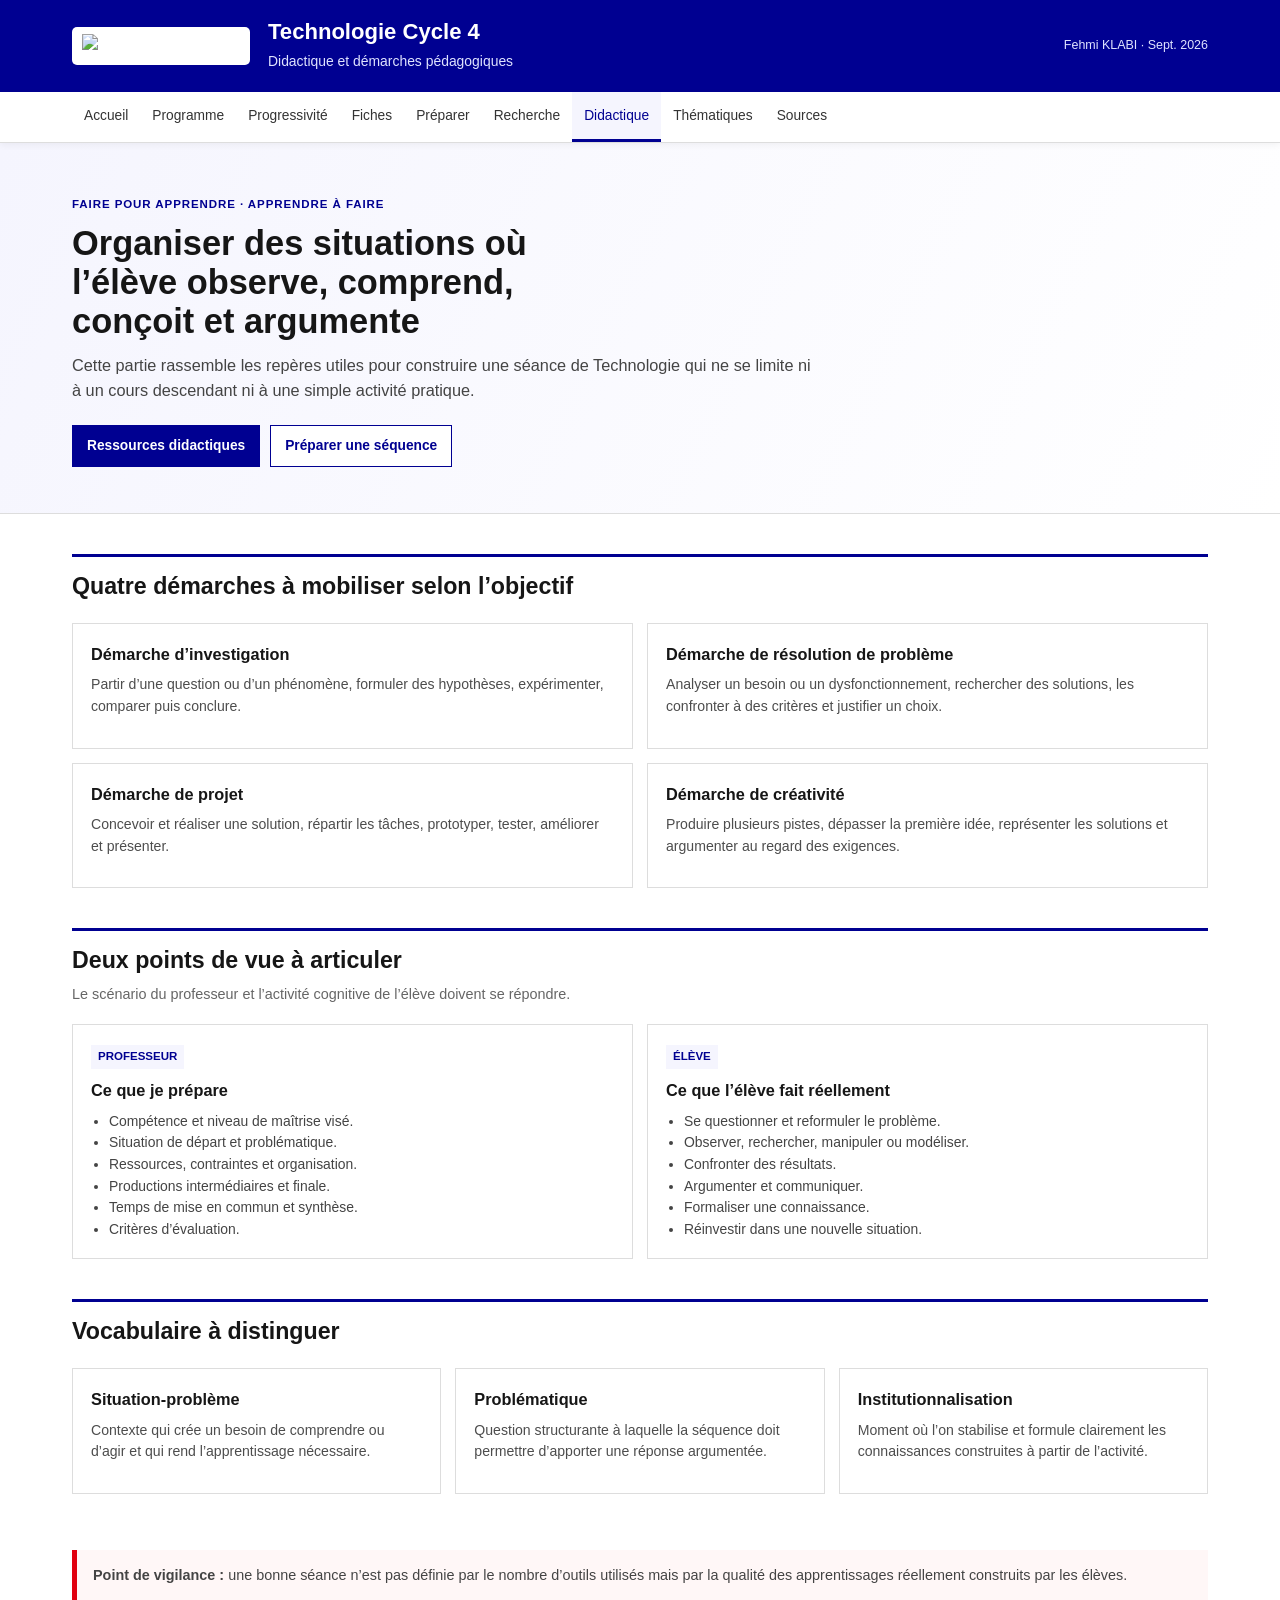
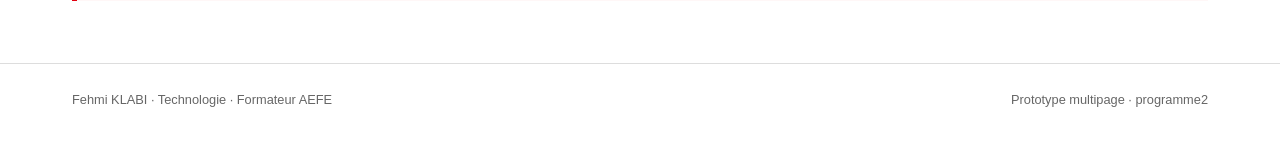
==== didactique.html @ e2b64e93 "Ajouter la page Didactique" ====
<!doctype html><html lang="fr"><head><meta charset="utf-8"><meta name="viewport" content="width=device-width,initial-scale=1"><title>Didactique | Technologie Cycle 4</title><link rel="stylesheet" href="style.css"></head><body><header><div class="wrap head"><div class="brand"><img class="aefe" src="https://xseorkly.github.io/programme/assets/logo-aefe-officiel.png" alt="AEFE"><div class="identity"><h1>Technologie Cycle 4</h1><p>Didactique et démarches pédagogiques</p></div></div><div class="date">Fehmi KLABI · Sept. 2026</div></div></header><nav><div class="wrap"><a href="index.html">Accueil</a><a href="programme.html">Programme</a><a href="progressivite.html">Progressivité</a><a href="fiches.html">Fiches</a><a href="preparer.html">Préparer</a><a href="ressources.html">Recherche</a><a class="active" href="didactique.html">Didactique</a><a href="thematiques.html">Thématiques</a><a href="sources.html">Sources</a></div></nav><section class="hero"><div class="wrap"><span class="eyebrow">Faire pour apprendre · apprendre à faire</span><h2>Organiser des situations où l’élève observe, comprend, conçoit et argumente</h2><p>Cette partie rassemble les repères utiles pour construire une séance de Technologie qui ne se limite ni à un cours descendant ni à une simple activité pratique.</p><div class="hero-actions"><a class="btn primary" href="ressources.html?q=démarches pédagogiques">Ressources didactiques</a><a class="btn" href="preparer.html">Préparer une séquence</a></div></div></section><main><div class="wrap"><section class="section"><div class="section-title"><h2>Quatre démarches à mobiliser selon l’objectif</h2></div><div class="grid2"><div class="card"><h3>Démarche d’investigation</h3><p>Partir d’une question ou d’un phénomène, formuler des hypothèses, expérimenter, comparer puis conclure.</p></div><div class="card"><h3>Démarche de résolution de problème</h3><p>Analyser un besoin ou un dysfonctionnement, rechercher des solutions, les confronter à des critères et justifier un choix.</p></div><div class="card"><h3>Démarche de projet</h3><p>Concevoir et réaliser une solution, répartir les tâches, prototyper, tester, améliorer et présenter.</p></div><div class="card"><h3>Démarche de créativité</h3><p>Produire plusieurs pistes, dépasser la première idée, représenter les solutions et argumenter au regard des exigences.</p></div></div></section><section class="section"><div class="section-title"><h2>Deux points de vue à articuler</h2><p>Le scénario du professeur et l’activité cognitive de l’élève doivent se répondre.</p></div><div class="grid2"><div class="card"><span class="code">PROFESSEUR</span><h3>Ce que je prépare</h3><ul><li>Compétence et niveau de maîtrise visé.</li><li>Situation de départ et problématique.</li><li>Ressources, contraintes et organisation.</li><li>Productions intermédiaires et finale.</li><li>Temps de mise en commun et synthèse.</li><li>Critères d’évaluation.</li></ul></div><div class="card"><span class="code">ÉLÈVE</span><h3>Ce que l’élève fait réellement</h3><ul><li>Se questionner et reformuler le problème.</li><li>Observer, rechercher, manipuler ou modéliser.</li><li>Confronter des résultats.</li><li>Argumenter et communiquer.</li><li>Formaliser une connaissance.</li><li>Réinvestir dans une nouvelle situation.</li></ul></div></div></section><section class="section"><div class="section-title"><h2>Vocabulaire à distinguer</h2></div><div class="grid3"><div class="card"><h3>Situation-problème</h3><p>Contexte qui crée un besoin de comprendre ou d’agir et qui rend l’apprentissage nécessaire.</p></div><div class="card"><h3>Problématique</h3><p>Question structurante à laquelle la séquence doit permettre d’apporter une réponse argumentée.</p></div><div class="card"><h3>Institutionnalisation</h3><p>Moment où l’on stabilise et formule clairement les connaissances construites à partir de l’activité.</p></div></div></section><section class="section"><div class="notice"><b>Point de vigilance :</b> une bonne séance n’est pas définie par le nombre d’outils utilisés mais par la qualité des apprentissages réellement construits par les élèves.</div></section></div></main><footer><div class="wrap footer-grid"><div>Fehmi KLABI · Technologie · Formateur AEFE</div><div>Prototype multipage · programme2</div></div></footer></body></html>
---- style.css ----
:root{--blue:#000091;--blue2:#1212ff;--red:#e1000f;--ink:#161616;--muted:#666;--line:#ddd;--soft:#f5f5fe;--alt:#f6f6f6;--green:#18753c;--shadow:0 12px 32px rgba(0,0,0,.08)}
*{box-sizing:border-box}html{scroll-behavior:smooth}body{margin:0;font-family:Arial,Helvetica,sans-serif;color:var(--ink);line-height:1.55;background:#fff}a{color:var(--blue)}button,input,select{font:inherit}.wrap{max-width:1180px;margin:auto;padding:0 22px}
header{background:var(--blue);color:#fff}.head{min-height:92px;display:flex;align-items:center;justify-content:space-between;gap:24px}.brand{display:flex;align-items:center;gap:18px;min-width:0}.aefe{width:178px;max-width:28vw;background:#fff;padding:7px 10px;border-radius:5px}.identity h1{margin:0;font-size:1.38rem;line-height:1.2}.identity p{margin:5px 0 0;color:#dfe3ff;font-size:.87rem}.date{white-space:nowrap;font-size:.78rem;color:#dfe3ff}
nav{position:sticky;top:0;z-index:50;background:#fff;border-bottom:1px solid var(--line);box-shadow:0 2px 7px rgba(0,0,0,.05)}nav .wrap{display:flex;overflow:auto}nav a{padding:13px 12px;white-space:nowrap;text-decoration:none;color:#333;border-bottom:3px solid transparent;font-size:.86rem}nav a:hover,nav a.active{color:var(--blue);border-bottom-color:var(--blue);background:var(--soft)}
.hero{background:linear-gradient(115deg,var(--soft),#fff);border-bottom:1px solid var(--line)}.hero .wrap{padding-top:48px;padding-bottom:46px}.eyebrow{display:inline-block;color:var(--blue);font-weight:800;text-transform:uppercase;letter-spacing:.08em;font-size:.72rem;margin-bottom:10px}.hero h2{font-size:2.15rem;line-height:1.13;margin:0 0 12px;max-width:28ch}.hero p{max-width:82ch;margin:0;color:#444;font-size:1.02rem}.hero-actions{display:flex;gap:10px;flex-wrap:wrap;margin-top:22px}.btn{display:inline-block;border:1px solid var(--blue);padding:9px 14px;text-decoration:none;background:#fff;color:var(--blue);cursor:pointer;font-weight:700;font-size:.86rem}.btn.primary{background:var(--blue);color:#fff}.btn.primary:hover{background:var(--blue2)}.btn:hover{background:var(--soft)}
main{padding-bottom:46px}.section{padding-top:40px}.section-title{border-top:3px solid var(--blue);padding-top:12px;margin-bottom:18px}.section-title h2{margin:0;font-size:1.45rem}.section-title p{margin:4px 0 0;color:var(--muted);font-size:.9rem}.grid2,.grid3,.grid4{display:grid;gap:14px}.grid2{grid-template-columns:repeat(2,1fr)}.grid3{grid-template-columns:repeat(3,1fr)}.grid4{grid-template-columns:repeat(4,1fr)}
.card{border:1px solid var(--line);background:#fff;padding:18px;transition:.15s;min-height:100%}.card:hover{border-color:#aaa;box-shadow:var(--shadow);transform:translateY(-1px)}.card .code{display:inline-block;background:var(--soft);color:var(--blue);font-weight:800;font-size:.72rem;padding:3px 7px;margin-bottom:9px}.card h3{margin:0 0 7px;font-size:1.02rem}.card p{margin:0 0 12px;color:#4d4d4d;font-size:.88rem}.card a.more{text-decoration:none;font-weight:700;font-size:.83rem}.card ul{margin:8px 0 0;padding-left:18px;color:#444;font-size:.87rem}
.entry-grid{display:grid;grid-template-columns:repeat(3,1fr);gap:14px}.entry{border:1px solid var(--line);border-top:4px solid var(--blue);padding:20px;background:#fff;text-decoration:none;color:var(--ink);min-height:175px;display:flex;flex-direction:column}.entry:hover{background:var(--soft);box-shadow:var(--shadow)}.entry strong{font-size:1.08rem;color:var(--blue);margin-bottom:7px}.entry span{color:#555;font-size:.88rem}.entry .go{margin-top:auto;padding-top:13px;color:var(--blue);font-size:.82rem;font-weight:700}.entry.red{border-top-color:var(--red)}
.search-home{margin-top:-22px;position:relative;z-index:4}.search-panel{background:#fff;border:1px solid var(--line);box-shadow:var(--shadow);padding:20px}.search-panel h3{margin:0 0 10px;font-size:1.1rem}.search-row{display:grid;grid-template-columns:1fr auto;gap:9px}.search-row input{width:100%;padding:13px 14px;border:1px solid #aaa;border-bottom:3px solid var(--blue);background:#fff}.search-row button{padding:11px 18px;border:0;background:var(--blue);color:#fff;font-weight:700;cursor:pointer}.search-row button:hover{background:var(--blue2)}.chips{display:flex;gap:7px;flex-wrap:wrap;margin-top:11px}.chips a,.chips button{border:1px solid var(--line);background:#fff;color:#333;border-radius:999px;padding:5px 10px;text-decoration:none;font-size:.76rem;cursor:pointer}.chips a:hover,.chips button:hover{border-color:var(--blue);color:var(--blue)}
.notice{border-left:5px solid var(--red);background:#fff7f7;padding:14px 16px;margin:16px 0;color:#444;font-size:.9rem}.info{background:var(--alt);border:1px solid var(--line);padding:16px}.info h3{margin:0 0 7px}.info p{margin:0;color:#444;font-size:.88rem}.stat-row{display:grid;grid-template-columns:repeat(4,1fr);gap:10px}.stat{background:var(--soft);border:1px solid var(--line);padding:14px}.stat b{display:block;color:var(--blue);font-size:1.45rem}.stat span{font-size:.78rem;color:var(--muted)}
.comp-table{width:100%;border-collapse:collapse;background:#fff}.comp-table th,.comp-table td{border:1px solid var(--line);padding:10px 11px;vertical-align:top;text-align:left}.comp-table th{background:var(--blue);color:#fff;font-size:.82rem}.comp-table td{font-size:.84rem}.comp-table .theme{font-weight:800;color:var(--blue);width:92px}.comp-table .codecell{font-weight:800;width:74px}.table-wrap{overflow:auto;border:1px solid var(--line)}
.level-tabs{display:grid;grid-template-columns:repeat(3,1fr);gap:12px}.level{border:1px solid var(--line);padding:17px}.level h3{margin:0 0 8px;color:var(--blue)}.level p,.level li{font-size:.87rem;color:#444}.level ul{padding-left:18px}.level.five{border-top:4px solid #6a6af4}.level.four{border-top:4px solid var(--blue)}.level.three{border-top:4px solid var(--red)}
.resource-toolbar{position:sticky;top:47px;z-index:40;background:#fff;border-bottom:1px solid var(--line);box-shadow:0 3px 8px rgba(0,0,0,.05);padding:14px 0}.filters{display:grid;grid-template-columns:2fr repeat(3,1fr) auto;gap:9px;align-items:end}.field label{display:block;font-size:.72rem;font-weight:700;margin-bottom:4px}.field input,.field select{width:100%;padding:10px;border:0;border-bottom:2px solid #929292;background:var(--alt)}.filter-btn{padding:10px 13px;border:1px solid var(--blue);background:#fff;color:var(--blue);cursor:pointer}.resource-meta{display:flex;justify-content:space-between;align-items:center;gap:10px;margin:18px 0 12px}.resource-meta h2{margin:0;font-size:1.3rem}.resource-meta span{font-size:.82rem;color:var(--muted)}.results{display:grid;grid-template-columns:repeat(2,1fr);gap:12px}.result-card{border:1px solid var(--line);padding:15px}.result-card h3{font-size:.98rem;margin:7px 0}.result-card p{font-size:.85rem;color:#444;margin:0 0 10px}.badges{display:flex;gap:5px;flex-wrap:wrap}.badge{font-size:.66rem;border:1px solid var(--line);padding:2px 6px;border-radius:4px}.badge.official{background:var(--soft);color:var(--blue)}.badge.academic{background:#fee7fc;color:#6e445a}.badge.national{background:#b8fec9;color:#18753c}.result-actions{display:flex;gap:7px;flex-wrap:wrap;margin-top:10px}.result-actions a,.result-actions button{font-size:.76rem;border:1px solid var(--blue);background:#fff;color:var(--blue);padding:5px 8px;text-decoration:none;cursor:pointer}.loading,.empty{border:1px dashed var(--line);padding:24px;text-align:center;color:var(--muted);grid-column:1/-1}
footer{border-top:1px solid var(--line);padding:26px 0 34px;color:var(--muted);font-size:.8rem}.footer-grid{display:flex;justify-content:space-between;gap:20px;flex-wrap:wrap}.small{font-size:.8rem;color:var(--muted)}
@media(max-width:900px){.head{min-height:80px}.aefe{width:145px}.hero h2{font-size:1.75rem}.grid2,.grid3,.grid4,.entry-grid,.stat-row,.level-tabs,.results{grid-template-columns:1fr}.filters{grid-template-columns:1fr 1fr}.resource-toolbar{position:relative;top:0}}
@media(max-width:620px){.wrap{padding:0 14px}.head{align-items:flex-start;padding:14px 0}.brand{align-items:flex-start}.aefe{width:115px}.identity h1{font-size:1.05rem}.date{display:none}.search-row{grid-template-columns:1fr}.filters{grid-template-columns:1fr}.hero .wrap{padding-top:35px;padding-bottom:36px}}
@media print{nav,.resource-toolbar,.hero-actions,.search-home{display:none!important}.card,.result-card{break-inside:avoid}}
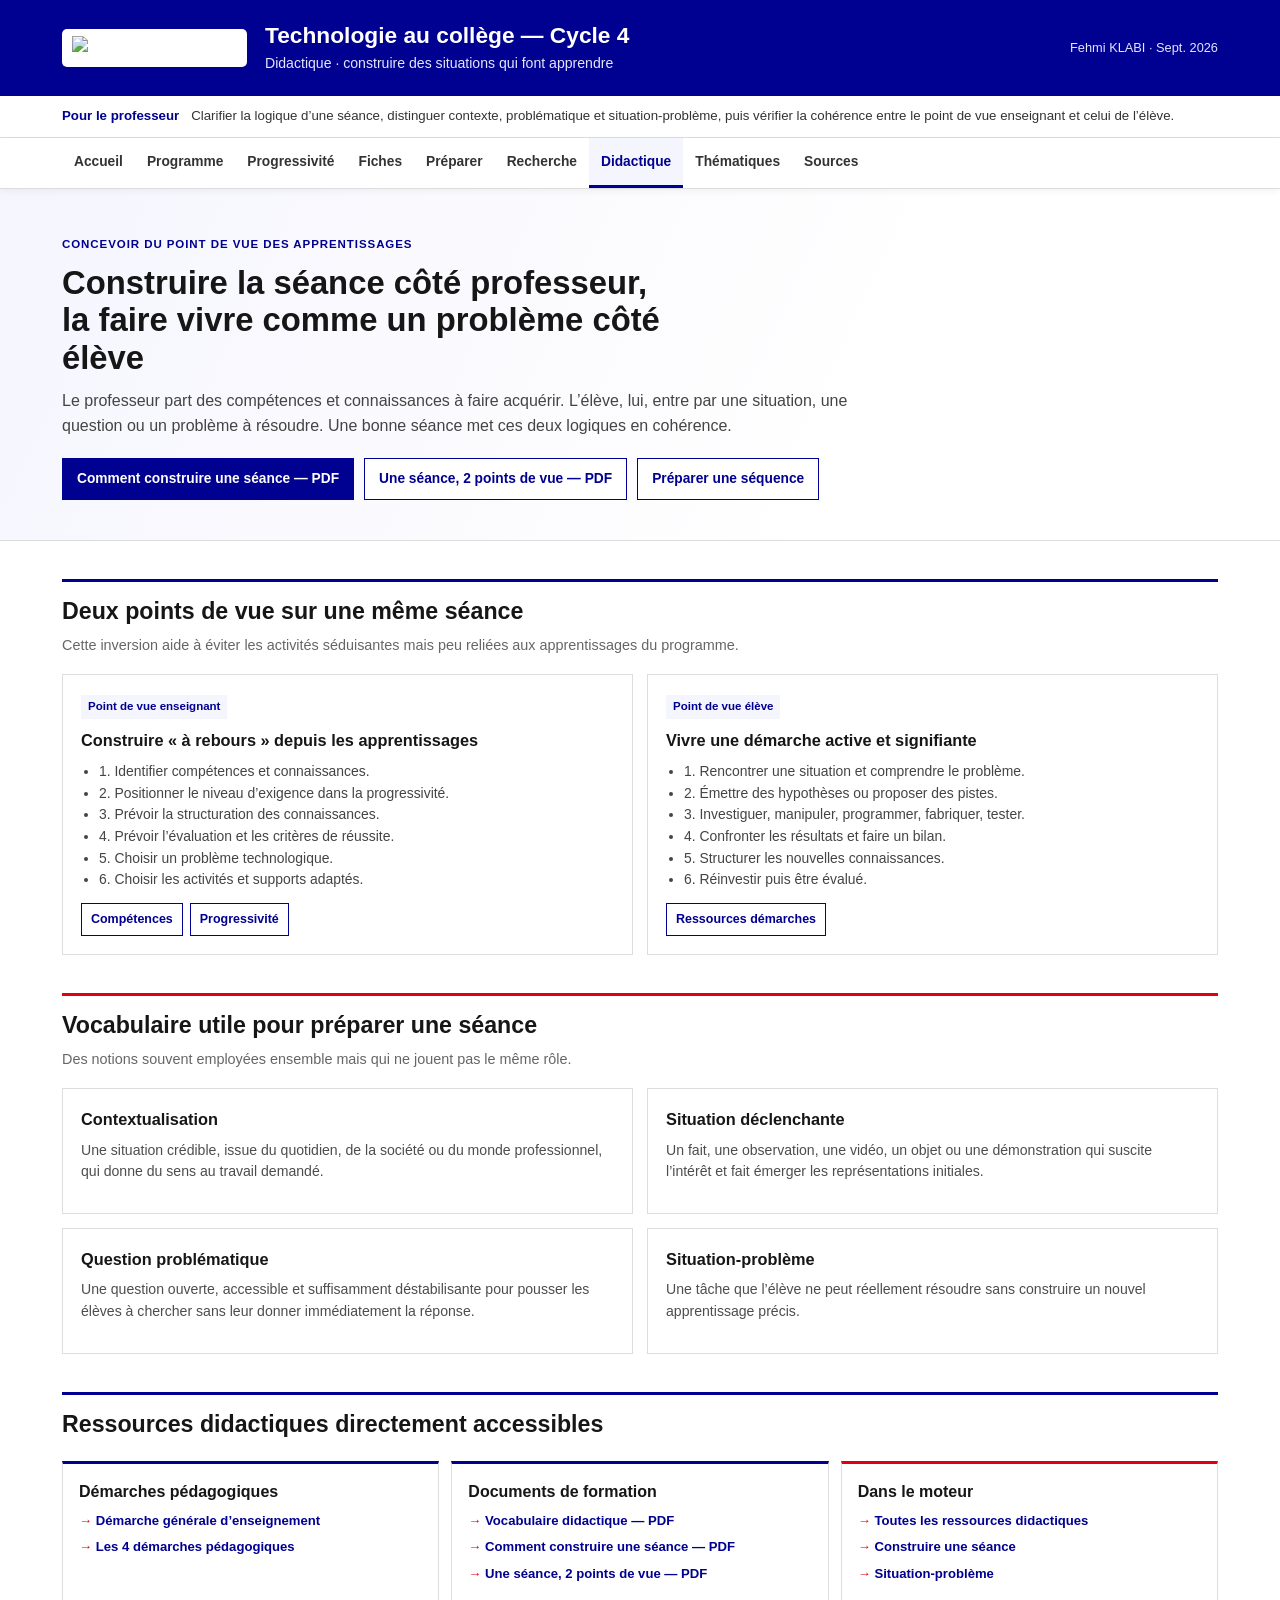
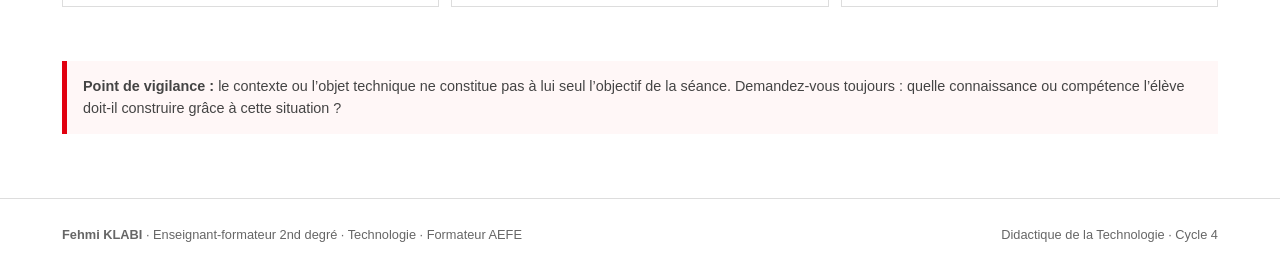
==== commit 0e28818f: "Réorienter la didactique vers la pratique enseignante" ====
--- a/didactique.html
+++ b/didactique.html
@@ -1 +1 @@
-<!doctype html><html lang="fr"><head><meta charset="utf-8"><meta name="viewport" content="width=device-width,initial-scale=1"><title>Didactique | Technologie Cycle 4</title><link rel="stylesheet" href="style.css"></head><body><header><div class="wrap head"><div class="brand"><img class="aefe" src="https://xseorkly.github.io/programme/assets/logo-aefe-officiel.png" alt="AEFE"><div class="identity"><h1>Technologie Cycle 4</h1><p>Didactique et démarches pédagogiques</p></div></div><div class="date">Fehmi KLABI · Sept. 2026</div></div></header><nav><div class="wrap"><a href="index.html">Accueil</a><a href="programme.html">Programme</a><a href="progressivite.html">Progressivité</a><a href="fiches.html">Fiches</a><a href="preparer.html">Préparer</a><a href="ressources.html">Recherche</a><a class="active" href="didactique.html">Didactique</a><a href="thematiques.html">Thématiques</a><a href="sources.html">Sources</a></div></nav><section class="hero"><div class="wrap"><span class="eyebrow">Faire pour apprendre · apprendre à faire</span><h2>Organiser des situations où l’élève observe, comprend, conçoit et argumente</h2><p>Cette partie rassemble les repères utiles pour construire une séance de Technologie qui ne se limite ni à un cours descendant ni à une simple activité pratique.</p><div class="hero-actions"><a class="btn primary" href="ressources.html?q=démarches pédagogiques">Ressources didactiques</a><a class="btn" href="preparer.html">Préparer une séquence</a></div></div></section><main><div class="wrap"><section class="section"><div class="section-title"><h2>Quatre démarches à mobiliser selon l’objectif</h2></div><div class="grid2"><div class="card"><h3>Démarche d’investigation</h3><p>Partir d’une question ou d’un phénomène, formuler des hypothèses, expérimenter, comparer puis conclure.</p></div><div class="card"><h3>Démarche de résolution de problème</h3><p>Analyser un besoin ou un dysfonctionnement, rechercher des solutions, les confronter à des critères et justifier un choix.</p></div><div class="card"><h3>Démarche de projet</h3><p>Concevoir et réaliser une solution, répartir les tâches, prototyper, tester, améliorer et présenter.</p></div><div class="card"><h3>Démarche de créativité</h3><p>Produire plusieurs pistes, dépasser la première idée, représenter les solutions et argumenter au regard des exigences.</p></div></div></section><section class="section"><div class="section-title"><h2>Deux points de vue à articuler</h2><p>Le scénario du professeur et l’activité cognitive de l’élève doivent se répondre.</p></div><div class="grid2"><div class="card"><span class="code">PROFESSEUR</span><h3>Ce que je prépare</h3><ul><li>Compétence et niveau de maîtrise visé.</li><li>Situation de départ et problématique.</li><li>Ressources, contraintes et organisation.</li><li>Productions intermédiaires et finale.</li><li>Temps de mise en commun et synthèse.</li><li>Critères d’évaluation.</li></ul></div><div class="card"><span class="code">ÉLÈVE</span><h3>Ce que l’élève fait réellement</h3><ul><li>Se questionner et reformuler le problème.</li><li>Observer, rechercher, manipuler ou modéliser.</li><li>Confronter des résultats.</li><li>Argumenter et communiquer.</li><li>Formaliser une connaissance.</li><li>Réinvestir dans une nouvelle situation.</li></ul></div></div></section><section class="section"><div class="section-title"><h2>Vocabulaire à distinguer</h2></div><div class="grid3"><div class="card"><h3>Situation-problème</h3><p>Contexte qui crée un besoin de comprendre ou d’agir et qui rend l’apprentissage nécessaire.</p></div><div class="card"><h3>Problématique</h3><p>Question structurante à laquelle la séquence doit permettre d’apporter une réponse argumentée.</p></div><div class="card"><h3>Institutionnalisation</h3><p>Moment où l’on stabilise et formule clairement les connaissances construites à partir de l’activité.</p></div></div></section><section class="section"><div class="notice"><b>Point de vigilance :</b> une bonne séance n’est pas définie par le nombre d’outils utilisés mais par la qualité des apprentissages réellement construits par les élèves.</div></section></div></main><footer><div class="wrap footer-grid"><div>Fehmi KLABI · Technologie · Formateur AEFE</div><div>Prototype multipage · programme2</div></div></footer></body></html>+<!doctype html><html lang="fr"><head><meta charset="utf-8"><meta name="viewport" content="width=device-width,initial-scale=1"><title>Didactique | Technologie Cycle 4</title><link rel="stylesheet" href="style.css"></head><body><header><div class="wrap head"><div class="brand"><img class="aefe" src="https://xseorkly.github.io/programme/assets/logo-aefe-officiel.png" alt="AEFE"><div class="identity"><h1>Technologie au collège — Cycle 4</h1><p>Didactique · construire des situations qui font apprendre</p></div></div><div class="date">Fehmi KLABI · Sept. 2026</div></div></header><div class="audience"><div class="wrap"><strong>Pour le professeur</strong><span>Clarifier la logique d’une séance, distinguer contexte, problématique et situation-problème, puis vérifier la cohérence entre le point de vue enseignant et celui de l’élève.</span></div></div><nav><div class="wrap"><a href="index.html">Accueil</a><a href="programme.html">Programme</a><a href="progressivite.html">Progressivité</a><a href="fiches.html">Fiches</a><a href="preparer.html">Préparer</a><a href="ressources.html">Recherche</a><a class="active" href="didactique.html">Didactique</a><a href="thematiques.html">Thématiques</a><a href="sources.html">Sources</a></div></nav><section class="hero"><div class="wrap"><span class="eyebrow">Concevoir du point de vue des apprentissages</span><h2>Construire la séance côté professeur, la faire vivre comme un problème côté élève</h2><p>Le professeur part des compétences et connaissances à faire acquérir. L’élève, lui, entre par une situation, une question ou un problème à résoudre. Une bonne séance met ces deux logiques en cohérence.</p><div class="hero-actions"><a class="btn primary" target="_blank" rel="noopener" href="https://xseorkly.github.io/programme/docs/comment-construire-une-seance.pdf">Comment construire une séance — PDF</a><a class="btn" target="_blank" rel="noopener" href="https://xseorkly.github.io/programme/docs/une-seance-2-points-de-vue.pdf">Une séance, 2 points de vue — PDF</a><a class="btn" href="preparer.html">Préparer une séquence</a></div></div></section><main><div class="wrap"><section class="section"><div class="section-title"><h2>Deux points de vue sur une même séance</h2><p>Cette inversion aide à éviter les activités séduisantes mais peu reliées aux apprentissages du programme.</p></div><div class="grid2"><div class="card"><span class="code">Point de vue enseignant</span><h3>Construire « à rebours » depuis les apprentissages</h3><ul><li>1. Identifier compétences et connaissances.</li><li>2. Positionner le niveau d’exigence dans la progressivité.</li><li>3. Prévoir la structuration des connaissances.</li><li>4. Prévoir l’évaluation et les critères de réussite.</li><li>5. Choisir un problème technologique.</li><li>6. Choisir les activités et supports adaptés.</li></ul><div class="card-actions"><a href="programme.html">Compétences</a><a href="progressivite.html">Progressivité</a></div></div><div class="card"><span class="code">Point de vue élève</span><h3>Vivre une démarche active et signifiante</h3><ul><li>1. Rencontrer une situation et comprendre le problème.</li><li>2. Émettre des hypothèses ou proposer des pistes.</li><li>3. Investiguer, manipuler, programmer, fabriquer, tester.</li><li>4. Confronter les résultats et faire un bilan.</li><li>5. Structurer les nouvelles connaissances.</li><li>6. Réinvestir puis être évalué.</li></ul><div class="card-actions"><a href="ressources.html?q=démarche">Ressources démarches</a></div></div></div></section><section class="section"><div class="section-title red"><h2>Vocabulaire utile pour préparer une séance</h2><p>Des notions souvent employées ensemble mais qui ne jouent pas le même rôle.</p></div><div class="grid2"><div class="card"><h3>Contextualisation</h3><p>Une situation crédible, issue du quotidien, de la société ou du monde professionnel, qui donne du sens au travail demandé.</p></div><div class="card"><h3>Situation déclenchante</h3><p>Un fait, une observation, une vidéo, un objet ou une démonstration qui suscite l’intérêt et fait émerger les représentations initiales.</p></div><div class="card"><h3>Question problématique</h3><p>Une question ouverte, accessible et suffisamment déstabilisante pour pousser les élèves à chercher sans leur donner immédiatement la réponse.</p></div><div class="card"><h3>Situation-problème</h3><p>Une tâche que l’élève ne peut réellement résoudre sans construire un nouvel apprentissage précis.</p></div></div></section><section class="section"><div class="section-title"><h2>Ressources didactiques directement accessibles</h2></div><div class="resource-directory"><div class="resource-box"><h3>Démarches pédagogiques</h3><a target="_blank" rel="noopener" href="https://ent2d.ac-bordeaux.fr/disciplines/sti-college/2024/06/13/demarches-pedagogiques-en-technologie/">Démarche générale d’enseignement</a><a target="_blank" rel="noopener" href="https://ent2d.ac-bordeaux.fr/disciplines/sti-college/2024/06/13/les-4-demarches-pedagogiques/">Les 4 démarches pédagogiques</a></div><div class="resource-box"><h3>Documents de formation</h3><a target="_blank" rel="noopener" href="https://xseorkly.github.io/programme/docs/vocabulaire-didactique-technologie.pdf">Vocabulaire didactique — PDF</a><a target="_blank" rel="noopener" href="https://xseorkly.github.io/programme/docs/comment-construire-une-seance.pdf">Comment construire une séance — PDF</a><a target="_blank" rel="noopener" href="https://xseorkly.github.io/programme/docs/une-seance-2-points-de-vue.pdf">Une séance, 2 points de vue — PDF</a></div><div class="resource-box red"><h3>Dans le moteur</h3><a href="ressources.html?q=didactique">Toutes les ressources didactiques</a><a href="ressources.html?q=séance">Construire une séance</a><a href="ressources.html?q=situation-problème">Situation-problème</a></div></div></section><section class="section"><div class="notice"><b>Point de vigilance :</b> le contexte ou l’objet technique ne constitue pas à lui seul l’objectif de la séance. Demandez-vous toujours : quelle connaissance ou compétence l’élève doit-il construire grâce à cette situation ?</div></section></div></main><footer><div class="wrap footer-grid"><div><b>Fehmi KLABI</b> · Enseignant-formateur 2nd degré · Technologie · Formateur AEFE</div><div>Didactique de la Technologie · Cycle 4</div></div></footer></body></html>
--- a/style.css
+++ b/style.css
@@ -1,17 +1,20 @@
-:root{--blue:#000091;--blue2:#1212ff;--red:#e1000f;--ink:#161616;--muted:#666;--line:#ddd;--soft:#f5f5fe;--alt:#f6f6f6;--green:#18753c;--shadow:0 12px 32px rgba(0,0,0,.08)}
-*{box-sizing:border-box}html{scroll-behavior:smooth}body{margin:0;font-family:Arial,Helvetica,sans-serif;color:var(--ink);line-height:1.55;background:#fff}a{color:var(--blue)}button,input,select{font:inherit}.wrap{max-width:1180px;margin:auto;padding:0 22px}
-header{background:var(--blue);color:#fff}.head{min-height:92px;display:flex;align-items:center;justify-content:space-between;gap:24px}.brand{display:flex;align-items:center;gap:18px;min-width:0}.aefe{width:178px;max-width:28vw;background:#fff;padding:7px 10px;border-radius:5px}.identity h1{margin:0;font-size:1.38rem;line-height:1.2}.identity p{margin:5px 0 0;color:#dfe3ff;font-size:.87rem}.date{white-space:nowrap;font-size:.78rem;color:#dfe3ff}
-nav{position:sticky;top:0;z-index:50;background:#fff;border-bottom:1px solid var(--line);box-shadow:0 2px 7px rgba(0,0,0,.05)}nav .wrap{display:flex;overflow:auto}nav a{padding:13px 12px;white-space:nowrap;text-decoration:none;color:#333;border-bottom:3px solid transparent;font-size:.86rem}nav a:hover,nav a.active{color:var(--blue);border-bottom-color:var(--blue);background:var(--soft)}
-.hero{background:linear-gradient(115deg,var(--soft),#fff);border-bottom:1px solid var(--line)}.hero .wrap{padding-top:48px;padding-bottom:46px}.eyebrow{display:inline-block;color:var(--blue);font-weight:800;text-transform:uppercase;letter-spacing:.08em;font-size:.72rem;margin-bottom:10px}.hero h2{font-size:2.15rem;line-height:1.13;margin:0 0 12px;max-width:28ch}.hero p{max-width:82ch;margin:0;color:#444;font-size:1.02rem}.hero-actions{display:flex;gap:10px;flex-wrap:wrap;margin-top:22px}.btn{display:inline-block;border:1px solid var(--blue);padding:9px 14px;text-decoration:none;background:#fff;color:var(--blue);cursor:pointer;font-weight:700;font-size:.86rem}.btn.primary{background:var(--blue);color:#fff}.btn.primary:hover{background:var(--blue2)}.btn:hover{background:var(--soft)}
-main{padding-bottom:46px}.section{padding-top:40px}.section-title{border-top:3px solid var(--blue);padding-top:12px;margin-bottom:18px}.section-title h2{margin:0;font-size:1.45rem}.section-title p{margin:4px 0 0;color:var(--muted);font-size:.9rem}.grid2,.grid3,.grid4{display:grid;gap:14px}.grid2{grid-template-columns:repeat(2,1fr)}.grid3{grid-template-columns:repeat(3,1fr)}.grid4{grid-template-columns:repeat(4,1fr)}
-.card{border:1px solid var(--line);background:#fff;padding:18px;transition:.15s;min-height:100%}.card:hover{border-color:#aaa;box-shadow:var(--shadow);transform:translateY(-1px)}.card .code{display:inline-block;background:var(--soft);color:var(--blue);font-weight:800;font-size:.72rem;padding:3px 7px;margin-bottom:9px}.card h3{margin:0 0 7px;font-size:1.02rem}.card p{margin:0 0 12px;color:#4d4d4d;font-size:.88rem}.card a.more{text-decoration:none;font-weight:700;font-size:.83rem}.card ul{margin:8px 0 0;padding-left:18px;color:#444;font-size:.87rem}
-.entry-grid{display:grid;grid-template-columns:repeat(3,1fr);gap:14px}.entry{border:1px solid var(--line);border-top:4px solid var(--blue);padding:20px;background:#fff;text-decoration:none;color:var(--ink);min-height:175px;display:flex;flex-direction:column}.entry:hover{background:var(--soft);box-shadow:var(--shadow)}.entry strong{font-size:1.08rem;color:var(--blue);margin-bottom:7px}.entry span{color:#555;font-size:.88rem}.entry .go{margin-top:auto;padding-top:13px;color:var(--blue);font-size:.82rem;font-weight:700}.entry.red{border-top-color:var(--red)}
-.search-home{margin-top:-22px;position:relative;z-index:4}.search-panel{background:#fff;border:1px solid var(--line);box-shadow:var(--shadow);padding:20px}.search-panel h3{margin:0 0 10px;font-size:1.1rem}.search-row{display:grid;grid-template-columns:1fr auto;gap:9px}.search-row input{width:100%;padding:13px 14px;border:1px solid #aaa;border-bottom:3px solid var(--blue);background:#fff}.search-row button{padding:11px 18px;border:0;background:var(--blue);color:#fff;font-weight:700;cursor:pointer}.search-row button:hover{background:var(--blue2)}.chips{display:flex;gap:7px;flex-wrap:wrap;margin-top:11px}.chips a,.chips button{border:1px solid var(--line);background:#fff;color:#333;border-radius:999px;padding:5px 10px;text-decoration:none;font-size:.76rem;cursor:pointer}.chips a:hover,.chips button:hover{border-color:var(--blue);color:var(--blue)}
-.notice{border-left:5px solid var(--red);background:#fff7f7;padding:14px 16px;margin:16px 0;color:#444;font-size:.9rem}.info{background:var(--alt);border:1px solid var(--line);padding:16px}.info h3{margin:0 0 7px}.info p{margin:0;color:#444;font-size:.88rem}.stat-row{display:grid;grid-template-columns:repeat(4,1fr);gap:10px}.stat{background:var(--soft);border:1px solid var(--line);padding:14px}.stat b{display:block;color:var(--blue);font-size:1.45rem}.stat span{font-size:.78rem;color:var(--muted)}
-.comp-table{width:100%;border-collapse:collapse;background:#fff}.comp-table th,.comp-table td{border:1px solid var(--line);padding:10px 11px;vertical-align:top;text-align:left}.comp-table th{background:var(--blue);color:#fff;font-size:.82rem}.comp-table td{font-size:.84rem}.comp-table .theme{font-weight:800;color:var(--blue);width:92px}.comp-table .codecell{font-weight:800;width:74px}.table-wrap{overflow:auto;border:1px solid var(--line)}
+:root{--blue:#000091;--blue2:#1212ff;--red:#e1000f;--ink:#161616;--muted:#666;--line:#ddd;--soft:#f5f5fe;--alt:#f6f6f6;--green:#18753c;--greenbg:#b8fec9;--purple:#6e445a;--purplebg:#fee7fc;--orange:#b34000;--orangebg:#ffe9e6;--shadow:0 10px 28px rgba(0,0,0,.08)}
+*{box-sizing:border-box}html{scroll-behavior:smooth}body{margin:0;font-family:Arial,Helvetica,sans-serif;color:var(--ink);line-height:1.55;background:#fff}a{color:var(--blue)}button,input,select{font:inherit}.wrap{max-width:1200px;margin:auto;padding:0 22px}
+header{background:var(--blue);color:#fff}.head{min-height:96px;display:flex;align-items:center;justify-content:space-between;gap:24px}.brand{display:flex;align-items:center;gap:18px;min-width:0}.aefe{width:185px;max-width:30vw;background:#fff;padding:7px 10px;border-radius:5px}.identity h1{margin:0;font-size:1.42rem;line-height:1.15}.identity p{margin:5px 0 0;color:#e5e5ff;font-size:.88rem}.date{white-space:nowrap;font-size:.8rem;color:#e5e5ff}.audience{background:#fff;color:#333;border-bottom:1px solid var(--line)}.audience .wrap{padding-top:10px;padding-bottom:10px;display:flex;gap:12px;align-items:center;flex-wrap:wrap;font-size:.83rem}.audience strong{color:var(--blue)}
+nav{position:sticky;top:0;z-index:50;background:#fff;border-bottom:1px solid var(--line);box-shadow:0 2px 7px rgba(0,0,0,.05)}nav .wrap{display:flex;overflow:auto}nav a{padding:13px 12px;white-space:nowrap;text-decoration:none;color:#333;border-bottom:3px solid transparent;font-size:.86rem;font-weight:600}nav a:hover,nav a.active{color:var(--blue);border-bottom-color:var(--blue);background:var(--soft)}
+.hero{background:linear-gradient(115deg,var(--soft),#fff 68%);border-bottom:1px solid var(--line)}.hero .wrap{padding-top:42px;padding-bottom:40px}.eyebrow{display:inline-block;color:var(--blue);font-weight:800;text-transform:uppercase;letter-spacing:.08em;font-size:.72rem;margin-bottom:10px}.hero h2{font-size:2.05rem;line-height:1.15;margin:0 0 12px;max-width:34ch}.hero p{max-width:92ch;margin:0;color:#444;font-size:1rem}.hero-actions{display:flex;gap:10px;flex-wrap:wrap;margin-top:20px}.btn{display:inline-block;border:1px solid var(--blue);padding:9px 14px;text-decoration:none;background:#fff;color:var(--blue);cursor:pointer;font-weight:700;font-size:.86rem}.btn.primary{background:var(--blue);color:#fff}.btn.primary:hover{background:var(--blue2)}.btn:hover{background:var(--soft)}.btn.red{border-color:var(--red);color:var(--red)}
+main{padding-bottom:48px}.section{padding-top:38px}.section-title{border-top:3px solid var(--blue);padding-top:12px;margin-bottom:18px}.section-title.red{border-top-color:var(--red)}.section-title h2{margin:0;font-size:1.45rem}.section-title p{margin:4px 0 0;color:var(--muted);font-size:.9rem;max-width:90ch}.grid2,.grid3,.grid4{display:grid;gap:14px}.grid2{grid-template-columns:repeat(2,1fr)}.grid3{grid-template-columns:repeat(3,1fr)}.grid4{grid-template-columns:repeat(4,1fr)}
+.card{border:1px solid var(--line);background:#fff;padding:18px;transition:.15s;min-height:100%}.card:hover{border-color:#aaa;box-shadow:var(--shadow);transform:translateY(-1px)}.card .code{display:inline-block;background:var(--soft);color:var(--blue);font-weight:800;font-size:.72rem;padding:3px 7px;margin-bottom:9px}.card h3{margin:0 0 7px;font-size:1.02rem}.card p{margin:0 0 12px;color:#4d4d4d;font-size:.88rem}.card ul{margin:8px 0 12px;padding-left:18px;color:#444;font-size:.87rem}.card-actions,.resource-links{display:flex;gap:7px;flex-wrap:wrap;margin-top:12px}.card-actions a,.resource-links a{display:inline-block;text-decoration:none;border:1px solid var(--blue);padding:6px 9px;font-size:.78rem;font-weight:700;color:var(--blue);background:#fff}.card-actions a.primary,.resource-links a.primary{background:var(--blue);color:#fff}.card-actions a:hover,.resource-links a:hover{background:var(--soft)}
+.entry-grid{display:grid;grid-template-columns:repeat(3,1fr);gap:14px}.entry{border:1px solid var(--line);border-top:4px solid var(--blue);padding:20px;background:#fff;text-decoration:none;color:var(--ink);min-height:168px;display:flex;flex-direction:column}.entry:hover{background:var(--soft);box-shadow:var(--shadow)}.entry strong{font-size:1.08rem;color:var(--blue);margin-bottom:7px}.entry span{color:#555;font-size:.88rem}.entry .go{margin-top:auto;padding-top:13px;color:var(--blue);font-size:.82rem;font-weight:700}.entry.red{border-top-color:var(--red)}
+.task-grid{display:grid;grid-template-columns:repeat(3,1fr);gap:12px}.task{border:1px solid var(--line);padding:16px;background:#fff}.task b{display:block;color:var(--blue);font-size:1rem;margin-bottom:5px}.task p{font-size:.85rem;color:#555;margin:0 0 10px}.task a{font-size:.8rem;font-weight:700;text-decoration:none}
+.search-home{margin-top:-19px;position:relative;z-index:4}.search-panel{background:#fff;border:1px solid var(--line);box-shadow:var(--shadow);padding:20px}.search-panel h3{margin:0 0 5px;font-size:1.1rem}.search-panel .hint{margin:0 0 10px;color:var(--muted);font-size:.84rem}.search-row{display:grid;grid-template-columns:1fr auto;gap:9px}.search-row input{width:100%;padding:13px 14px;border:1px solid #aaa;border-bottom:3px solid var(--blue);background:#fff}.search-row button{padding:11px 18px;border:0;background:var(--blue);color:#fff;font-weight:700;cursor:pointer}.search-row button:hover{background:var(--blue2)}.chips{display:flex;gap:7px;flex-wrap:wrap;margin-top:11px}.chips a,.chips button{border:1px solid var(--line);background:#fff;color:#333;border-radius:999px;padding:5px 10px;text-decoration:none;font-size:.76rem;cursor:pointer}.chips a:hover,.chips button:hover{border-color:var(--blue);color:var(--blue)}
+.notice{border-left:5px solid var(--red);background:#fff7f7;padding:14px 16px;margin:16px 0;color:#444;font-size:.9rem}.teacher-note{border-left:5px solid var(--blue);background:var(--soft);padding:14px 16px;margin:16px 0;color:#333;font-size:.9rem}.info{background:var(--alt);border:1px solid var(--line);padding:16px}.info h3{margin:0 0 7px}.info p{margin:0;color:#444;font-size:.88rem}.stat-row{display:grid;grid-template-columns:repeat(4,1fr);gap:10px}.stat{background:var(--soft);border:1px solid var(--line);padding:14px}.stat b{display:block;color:var(--blue);font-size:1.45rem}.stat span{font-size:.78rem;color:var(--muted)}
+.resource-directory{display:grid;grid-template-columns:repeat(3,1fr);gap:12px}.resource-box{border:1px solid var(--line);padding:16px;background:#fff;border-top:3px solid var(--blue)}.resource-box.red{border-top-color:var(--red)}.resource-box h3{margin:0 0 6px;font-size:1rem}.resource-box p{margin:0 0 10px;color:#555;font-size:.84rem}.resource-box a{display:block;margin:6px 0;text-decoration:none;font-size:.82rem;font-weight:700}.resource-box a::before{content:'→ ';color:var(--red)}
+.comp-table{width:100%;border-collapse:collapse;background:#fff}.comp-table th,.comp-table td{border:1px solid var(--line);padding:10px 11px;vertical-align:top;text-align:left}.comp-table th{background:var(--blue);color:#fff;font-size:.82rem}.comp-table td{font-size:.84rem}.comp-table .theme{font-weight:800;color:var(--blue);width:92px}.comp-table .codecell{font-weight:800;width:74px}.comp-table a{font-weight:700;text-decoration:none}.table-wrap{overflow:auto;border:1px solid var(--line)}
 .level-tabs{display:grid;grid-template-columns:repeat(3,1fr);gap:12px}.level{border:1px solid var(--line);padding:17px}.level h3{margin:0 0 8px;color:var(--blue)}.level p,.level li{font-size:.87rem;color:#444}.level ul{padding-left:18px}.level.five{border-top:4px solid #6a6af4}.level.four{border-top:4px solid var(--blue)}.level.three{border-top:4px solid var(--red)}
-.resource-toolbar{position:sticky;top:47px;z-index:40;background:#fff;border-bottom:1px solid var(--line);box-shadow:0 3px 8px rgba(0,0,0,.05);padding:14px 0}.filters{display:grid;grid-template-columns:2fr repeat(3,1fr) auto;gap:9px;align-items:end}.field label{display:block;font-size:.72rem;font-weight:700;margin-bottom:4px}.field input,.field select{width:100%;padding:10px;border:0;border-bottom:2px solid #929292;background:var(--alt)}.filter-btn{padding:10px 13px;border:1px solid var(--blue);background:#fff;color:var(--blue);cursor:pointer}.resource-meta{display:flex;justify-content:space-between;align-items:center;gap:10px;margin:18px 0 12px}.resource-meta h2{margin:0;font-size:1.3rem}.resource-meta span{font-size:.82rem;color:var(--muted)}.results{display:grid;grid-template-columns:repeat(2,1fr);gap:12px}.result-card{border:1px solid var(--line);padding:15px}.result-card h3{font-size:.98rem;margin:7px 0}.result-card p{font-size:.85rem;color:#444;margin:0 0 10px}.badges{display:flex;gap:5px;flex-wrap:wrap}.badge{font-size:.66rem;border:1px solid var(--line);padding:2px 6px;border-radius:4px}.badge.official{background:var(--soft);color:var(--blue)}.badge.academic{background:#fee7fc;color:#6e445a}.badge.national{background:#b8fec9;color:#18753c}.result-actions{display:flex;gap:7px;flex-wrap:wrap;margin-top:10px}.result-actions a,.result-actions button{font-size:.76rem;border:1px solid var(--blue);background:#fff;color:var(--blue);padding:5px 8px;text-decoration:none;cursor:pointer}.loading,.empty{border:1px dashed var(--line);padding:24px;text-align:center;color:var(--muted);grid-column:1/-1}
+.resource-toolbar{position:sticky;top:47px;z-index:40;background:#fff;border-bottom:1px solid var(--line);box-shadow:0 3px 8px rgba(0,0,0,.05);padding:14px 0}.filters{display:grid;grid-template-columns:2fr repeat(3,1fr) auto;gap:9px;align-items:end}.field label{display:block;font-size:.72rem;font-weight:700;margin-bottom:4px}.field input,.field select{width:100%;padding:10px;border:0;border-bottom:2px solid #929292;background:var(--alt)}.filter-btn{padding:10px 13px;border:1px solid var(--blue);background:#fff;color:var(--blue);cursor:pointer}.resource-meta{display:flex;justify-content:space-between;align-items:center;gap:10px;margin:18px 0 12px}.resource-meta h2{margin:0;font-size:1.3rem}.resource-meta span{font-size:.82rem;color:var(--muted)}.results{display:grid;grid-template-columns:repeat(2,1fr);gap:12px}.result-card{border:1px solid var(--line);padding:15px;background:#fff}.result-card:hover{box-shadow:var(--shadow)}.result-card h3{font-size:.98rem;margin:7px 0}.result-card p{font-size:.85rem;color:#444;margin:0 0 10px}.badges{display:flex;gap:5px;flex-wrap:wrap}.badge{font-size:.66rem;border:1px solid var(--line);padding:2px 6px;border-radius:4px}.badge.official{background:var(--soft);color:var(--blue)}.badge.academic{background:var(--purplebg);color:var(--purple)}.badge.national{background:var(--greenbg);color:var(--green)}.badge.personal{background:#eef0f4;color:#333}.badge.draft{background:#fff4d6;color:#8a5a00}.result-actions{display:flex;gap:7px;flex-wrap:wrap;margin-top:10px}.result-actions a,.result-actions button{font-size:.76rem;border:1px solid var(--blue);background:#fff;color:var(--blue);padding:6px 9px;text-decoration:none;cursor:pointer;font-weight:700}.result-actions a.primary{background:var(--blue);color:#fff}.loading,.empty{border:1px dashed var(--line);padding:24px;text-align:center;color:var(--muted);grid-column:1/-1}
+.modal{position:fixed;inset:0;background:rgba(0,0,0,.48);display:none;align-items:center;justify-content:center;padding:18px;z-index:100}.modal.show{display:flex}.modal-panel{background:#fff;max-width:860px;width:100%;max-height:88vh;overflow:auto;padding:22px;box-shadow:var(--shadow)}.modal-panel h2{margin:0 0 10px;font-size:1.25rem}.modal-panel pre{white-space:pre-wrap;font:inherit;background:var(--alt);border:1px solid var(--line);padding:14px;color:#333}.modal-close{float:right}
 footer{border-top:1px solid var(--line);padding:26px 0 34px;color:var(--muted);font-size:.8rem}.footer-grid{display:flex;justify-content:space-between;gap:20px;flex-wrap:wrap}.small{font-size:.8rem;color:var(--muted)}
-@media(max-width:900px){.head{min-height:80px}.aefe{width:145px}.hero h2{font-size:1.75rem}.grid2,.grid3,.grid4,.entry-grid,.stat-row,.level-tabs,.results{grid-template-columns:1fr}.filters{grid-template-columns:1fr 1fr}.resource-toolbar{position:relative;top:0}}
-@media(max-width:620px){.wrap{padding:0 14px}.head{align-items:flex-start;padding:14px 0}.brand{align-items:flex-start}.aefe{width:115px}.identity h1{font-size:1.05rem}.date{display:none}.search-row{grid-template-columns:1fr}.filters{grid-template-columns:1fr}.hero .wrap{padding-top:35px;padding-bottom:36px}}
-@media print{nav,.resource-toolbar,.hero-actions,.search-home{display:none!important}.card,.result-card{break-inside:avoid}}
+@media(max-width:900px){.head{min-height:82px}.aefe{width:145px}.hero h2{font-size:1.75rem}.grid2,.grid3,.grid4,.entry-grid,.task-grid,.stat-row,.level-tabs,.results,.resource-directory{grid-template-columns:1fr}.filters{grid-template-columns:1fr 1fr}.resource-toolbar{position:relative;top:0}}
+@media(max-width:620px){.wrap{padding:0 14px}.head{align-items:flex-start;padding:14px 0}.brand{align-items:flex-start}.aefe{width:112px}.identity h1{font-size:1.05rem}.date{display:none}.search-row{grid-template-columns:1fr}.filters{grid-template-columns:1fr}.hero .wrap{padding-top:32px;padding-bottom:34px}.hero h2{font-size:1.55rem}}
+@media print{nav,.resource-toolbar,.hero-actions,.search-home,.audience{display:none!important}.card,.result-card{break-inside:avoid}}
